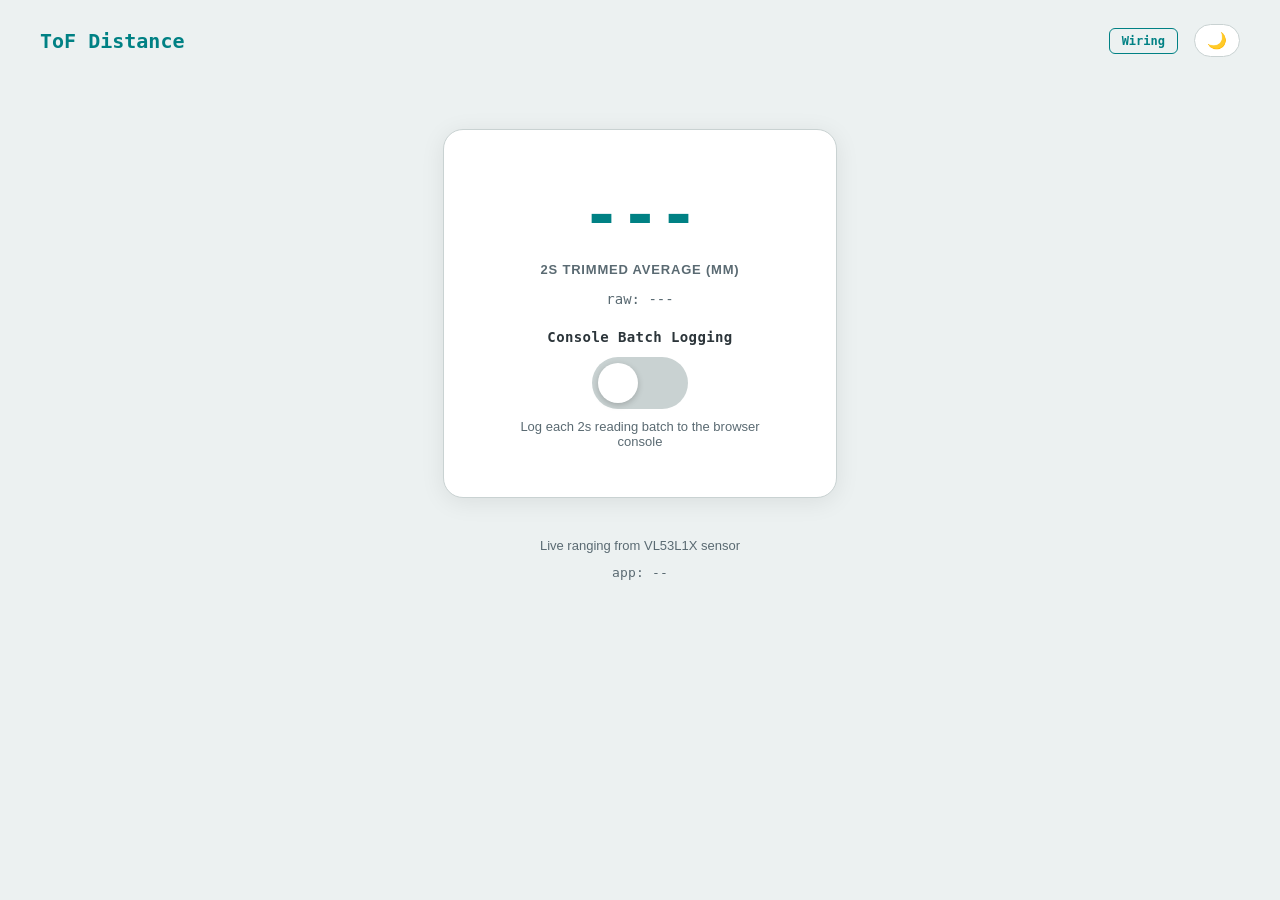
==== filamentmonitor/assets/index.html @ 2c7172cc "start point" ====
<!DOCTYPE html>
<html lang="en">
<head>
    <meta charset="UTF-8">
    <meta name="viewport" content="width=device-width, initial-scale=1.0">
    <title>ToF Distance</title>
    <link rel="stylesheet" type="text/css" href="style.css">
</head>
<body>
    <div>
        <div class="header">
            <div class="header-left">
                <h1 class="arduino-text">ToF Distance</h1>
            </div>
            <div style="display:flex;align-items:center;gap:16px;">
                <button class="wiring-btn" id="wiring-btn" aria-label="Show wiring diagram">Wiring</button>
                <button id="theme-toggle" title="Toggle dark mode">🌙</button>
            </div>
        </div>

        <!-- Wiring modal -->
        <div class="modal-overlay" id="wiring-modal" role="dialog" aria-modal="true" aria-labelledby="modal-title">
            <div class="modal">
                <div class="modal-header">
                    <h2 class="modal-title" id="modal-title">Wiring Requirements</h2>
                    <button class="modal-close" id="modal-close" aria-label="Close">&times;</button>
                </div>
                <div class="modal-body">
                    <p class="modal-intro">Connect a <strong>VL53L1X Time-of-Flight sensor</strong> to the Arduino UNO&nbsp;Q using the Qwiic connector or pins:</p>
                    <table class="wiring-table">
                        <thead>
                            <tr><th>Board Pin</th><th>Sensor Pin</th><th>Notes</th></tr>
                        </thead>
                        <tbody>
                            <tr><td>Qwiic SDA</td><td>SDA</td><td>I2C Data (Wire1)</td></tr>
                            <tr><td>Qwiic SCL</td><td>SCL</td><td>I2C Clock (Wire1)</td></tr>
                            <tr><td>3.3&nbsp;V</td><td>VIN</td><td>Power</td></tr>
                            <tr><td>GND</td><td>GND</td><td>Ground</td></tr>
                        </tbody>
                    </table>
                    <p class="modal-note">This app uses <strong>Wire1</strong> (the Qwiic connector). Ensure the sensor is powered at 3.3V.</p>
                </div>
            </div>
        </div>

        <div class="container">
            <div class="card">
                <div class="indicator-wrap">
                    <div id="distance-value" class="distance-text">---</div>
                    <span class="indicator-label">2s Trimmed Average (mm)</span>
                    <div id="raw-value" class="raw-text">raw: ---</div>
                    <p class="toggle-label">Console Batch Logging</p>
                    <div class="toggle-container">
                        <label class="toggle-switch">
                            <input type="checkbox" id="console-log-toggle">
                            <span class="slider"></span>
                        </label>
                    </div>
                    <p class="toggle-help">Log each 2s reading batch to the browser console</p>
                </div>
            </div>

            <p class="instruction-text">Live ranging from VL53L1X sensor</p>
            <p id="app-name-text" class="app-name-text">app: --</p>
            <div id="error-container" class="error-message" style="display: none;"></div>
        </div>
    </div>

    <script src="libs/socket.io.min.js"></script>
    <script src="app.js"></script>
</body>
</html>
---- filamentmonitor/assets/style.css ----
:root {
    --bg:           #ECF1F1;
    --surface:      #ffffff;
    --border:       #C9D2D2;
    --text:         #2C353A;
    --text-muted:   #5a6a72;
    --header-text:  #008184;
    --error-bg:     #f8d7da;
    --error-text:   #721c24;
    --error-border: #f5c6cb;
    --shadow:       rgba(0,0,0,0.08);
    --toggle-track: #C9D2D2;
    --toggle-knob:  #ffffff;
    --toggle-glow:  rgba(0, 129, 132, 0.5);
}

[data-theme="dark"] {
    --bg:           #0f1923;
    --surface:      #1a2636;
    --border:       #2c3e50;
    --text:         #d4e0e8;
    --text-muted:   #7a9ab0;
    --header-text:  #00b8bc;
    --error-bg:     #3a1a1e;
    --error-text:   #f5a0aa;
    --error-border: #7a2030;
    --shadow:       rgba(0,0,0,0.4);
    --toggle-track: #314557;
    --toggle-knob:  #f4fbff;
    --toggle-glow:  rgba(0, 184, 188, 0.45);
}

* { margin: 0; padding: 0; box-sizing: border-box; }

body {
    font-family: -apple-system, BlinkMacSystemFont, 'Segoe UI', 'Roboto', sans-serif;
    background-color: var(--bg);
    color: var(--text);
    padding: 24px 40px;
    min-height: 100vh;
    transition: background-color 0.3s, color 0.3s;
}

.header {
    display: flex;
    justify-content: space-between;
    align-items: center;
    margin-bottom: 32px;
}

.arduino-text {
    color: var(--header-text);
    font-family: monospace;
    font-size: 20px;
    font-weight: 600;
}

#theme-toggle {
    background: var(--surface);
    border: 1px solid var(--border);
    border-radius: 20px;
    padding: 6px 12px;
    cursor: pointer;
    font-size: 16px;
    color: var(--text);
}

.container {
    display: flex;
    flex-direction: column;
    align-items: center;
    padding-top: 40px;
    gap: 40px;
}

.card {
    background: var(--surface);
    border: 1px solid var(--border);
    border-radius: 20px;
    padding: 48px 56px;
    box-shadow: 0 4px 24px var(--shadow);
    display: flex;
    flex-direction: column;
    align-items: center;
    min-width: 280px;
}

.indicator-wrap {
    display: flex;
    flex-direction: column;
    align-items: center;
    gap: 10px;
}

.distance-text {
    font-family: monospace;
    font-size: 64px;
    font-weight: 700;
    color: var(--header-text);
}

.indicator-label {
    font-size: 13px;
    font-weight: 600;
    letter-spacing: 0.8px;
    text-transform: uppercase;
    color: var(--text-muted);
}

.raw-text {
    font-family: monospace;
    font-size: 14px;
    color: var(--text-muted);
    margin-top: 4px;
}

.toggle-label {
    font-family: monospace;
    font-size: 14px;
    font-weight: 600;
    letter-spacing: 0.4px;
    color: var(--text);
    margin-top: 12px;
}

.toggle-container {
    display: flex;
    justify-content: center;
    margin-top: 2px;
}

.toggle-switch {
    position: relative;
    display: inline-block;
    width: 96px;
    height: 52px;
}

.toggle-switch input {
    opacity: 0;
    width: 0;
    height: 0;
}

.slider {
    position: absolute;
    cursor: pointer;
    inset: 0;
    background-color: var(--toggle-track);
    border-radius: 52px;
    transition: background-color 0.3s ease;
}

.slider::before {
    position: absolute;
    content: "";
    height: 40px;
    width: 40px;
    left: 6px;
    bottom: 6px;
    background-color: var(--toggle-knob);
    border-radius: 50%;
    transition: transform 0.3s ease;
    box-shadow: 0 2px 6px rgba(0, 0, 0, 0.2);
}

input:checked + .slider {
    background-color: var(--header-text);
    box-shadow: 0 0 12px var(--toggle-glow);
}

input:checked + .slider::before {
    transform: translateX(44px);
}

.toggle-help {
    font-size: 13px;
    color: var(--text-muted);
    max-width: 280px;
    text-align: center;
}

.instruction-text {
    font-size: 13px;
    color: var(--text-muted);
}

.app-name-text {
    margin-top: -28px;
    font-family: monospace;
    font-size: 13px;
    color: var(--text-muted);
    letter-spacing: 0.2px;
}

.error-message {
    margin-top: 8px;
    padding: 10px 16px;
    border-radius: 8px;
    background-color: var(--error-bg);
    color: var(--error-text);
    border: 1px solid var(--error-border);
    font-size: 13px;
}

.wiring-btn {
    font-family: monospace;
    font-size: 12px;
    font-weight: 600;
    color: var(--header-text);
    background: transparent;
    border: 1.5px solid var(--header-text);
    border-radius: 6px;
    padding: 5px 12px;
    cursor: pointer;
}

.modal-overlay {
    display: none;
    position: fixed;
    inset: 0;
    background-color: rgba(0, 0, 0, 0.55);
    z-index: 100;
    justify-content: center;
    align-items: center;
    padding: 24px;
}
.modal-overlay.open { display: flex; }

.modal {
    background: var(--surface);
    border: 1px solid var(--border);
    border-radius: 12px;
    width: 100%;
    max-width: 540px;
    box-shadow: 0 8px 32px var(--shadow);
    overflow: hidden;
}

.modal-header {
    display: flex;
    justify-content: space-between;
    align-items: center;
    padding: 20px 24px 0;
}

.modal-title {
    font-family: monospace;
    font-size: 16px;
    font-weight: 600;
    color: var(--header-text);
}

.modal-close {
    background: none;
    border: none;
    font-size: 22px;
    color: var(--text);
    cursor: pointer;
}

.modal-body {
    padding: 16px 24px 24px;
    display: flex;
    flex-direction: column;
    gap: 14px;
}

.wiring-table {
    width: 100%;
    border-collapse: collapse;
    font-size: 13px;
}

.wiring-table th {
    text-align: left;
    padding: 8px 10px;
    background-color: var(--bg);
    border-bottom: 2px solid var(--border);
}

.wiring-table td {
    padding: 8px 10px;
    border-bottom: 1px solid var(--border);
    font-family: monospace;
}

.modal-note {
    font-size: 12px;
    line-height: 1.6;
    color: var(--text-muted);
    background-color: var(--bg);
    border-radius: 6px;
    padding: 10px 12px;
}

@media (max-width: 640px) {
    body {
        padding: 20px;
    }

    .header {
        gap: 12px;
        align-items: flex-start;
    }

    .card {
        width: 100%;
        min-width: 0;
        padding: 36px 24px;
    }

    .distance-text {
        font-size: 52px;
    }
}
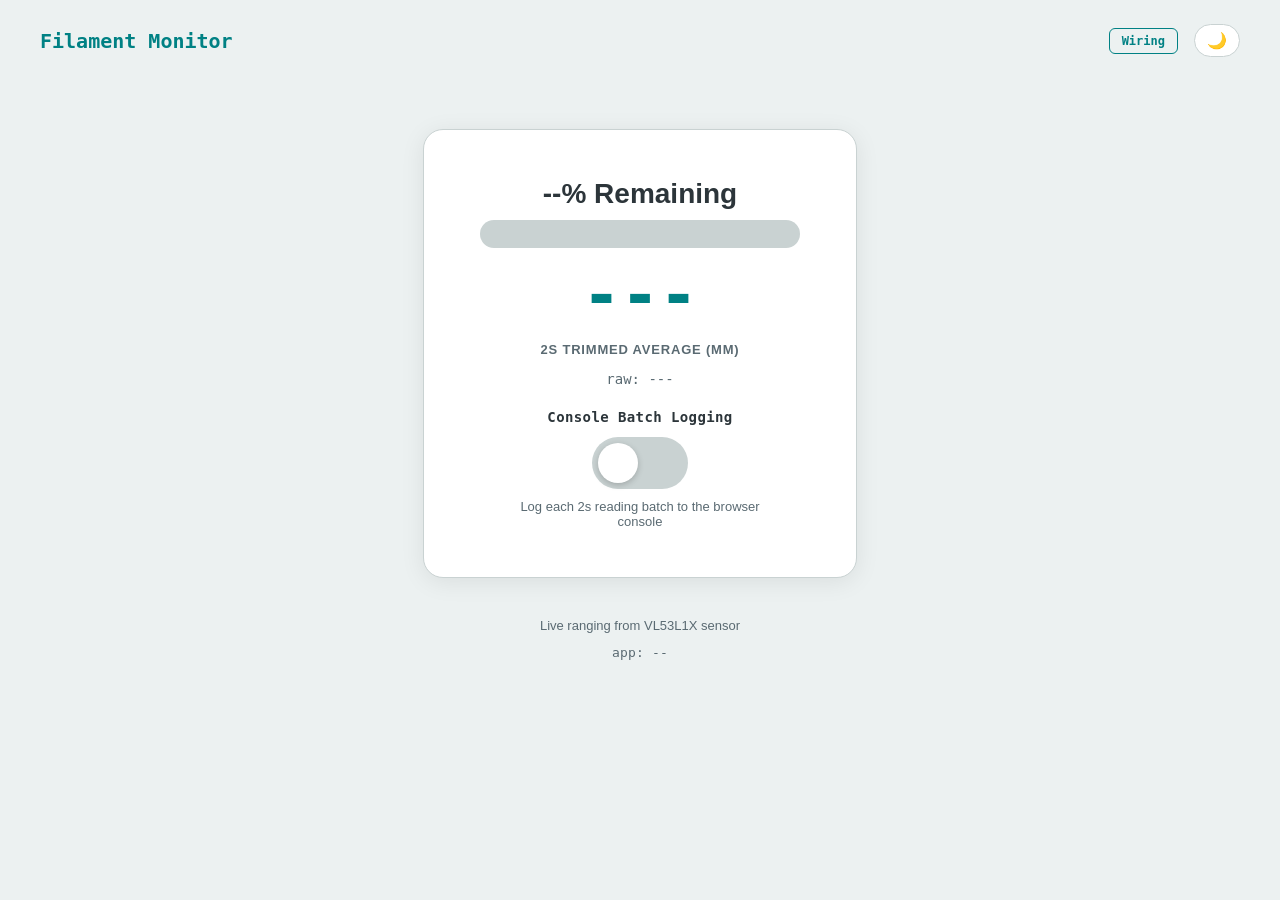
==== commit 3760a736: "feat(filamentmonitor): add percentage progress bar UI Adds config.json with measurement range (220–3" ====
--- a/filamentmonitor/assets/index.html
+++ b/filamentmonitor/assets/index.html
@@ -3,14 +3,14 @@
 <head>
     <meta charset="UTF-8">
     <meta name="viewport" content="width=device-width, initial-scale=1.0">
-    <title>ToF Distance</title>
+    <title>Filament Monitor</title>
     <link rel="stylesheet" type="text/css" href="style.css">
 </head>
 <body>
     <div>
         <div class="header">
             <div class="header-left">
-                <h1 class="arduino-text">ToF Distance</h1>
+                <h1 class="arduino-text">Filament Monitor</h1>
             </div>
             <div style="display:flex;align-items:center;gap:16px;">
                 <button class="wiring-btn" id="wiring-btn" aria-label="Show wiring diagram">Wiring</button>
@@ -46,6 +46,10 @@
         <div class="container">
             <div class="card">
                 <div class="indicator-wrap">
+                    <div id="percent-label" class="percent-label">--% Remaining</div>
+                    <div class="progress-track">
+                        <div id="progress-bar" class="progress-bar" style="width:0%"></div>
+                    </div>
                     <div id="distance-value" class="distance-text">---</div>
                     <span class="indicator-label">2s Trimmed Average (mm)</span>
                     <div id="raw-value" class="raw-text">raw: ---</div>
--- a/filamentmonitor/assets/style.css
+++ b/filamentmonitor/assets/style.css
@@ -82,7 +82,7 @@
     display: flex;
     flex-direction: column;
     align-items: center;
-    min-width: 280px;
+    min-width: 360px;
 }
 
 .indicator-wrap {
@@ -97,6 +97,29 @@
     font-size: 64px;
     font-weight: 700;
     color: var(--header-text);
+}
+
+.percent-label {
+    font-family: -apple-system, BlinkMacSystemFont, 'Segoe UI', 'Roboto', sans-serif;
+    font-size: 28px;
+    font-weight: 700;
+    color: var(--text);
+    text-align: center;
+}
+
+.progress-track {
+    width: 320px;
+    height: 28px;
+    background-color: var(--border);
+    border-radius: 14px;
+    overflow: hidden;
+}
+
+.progress-bar {
+    height: 100%;
+    border-radius: 14px;
+    background-color: #22a34a;
+    transition: width 0.6s ease, background-color 0.6s ease;
 }
 
 .indicator-label {
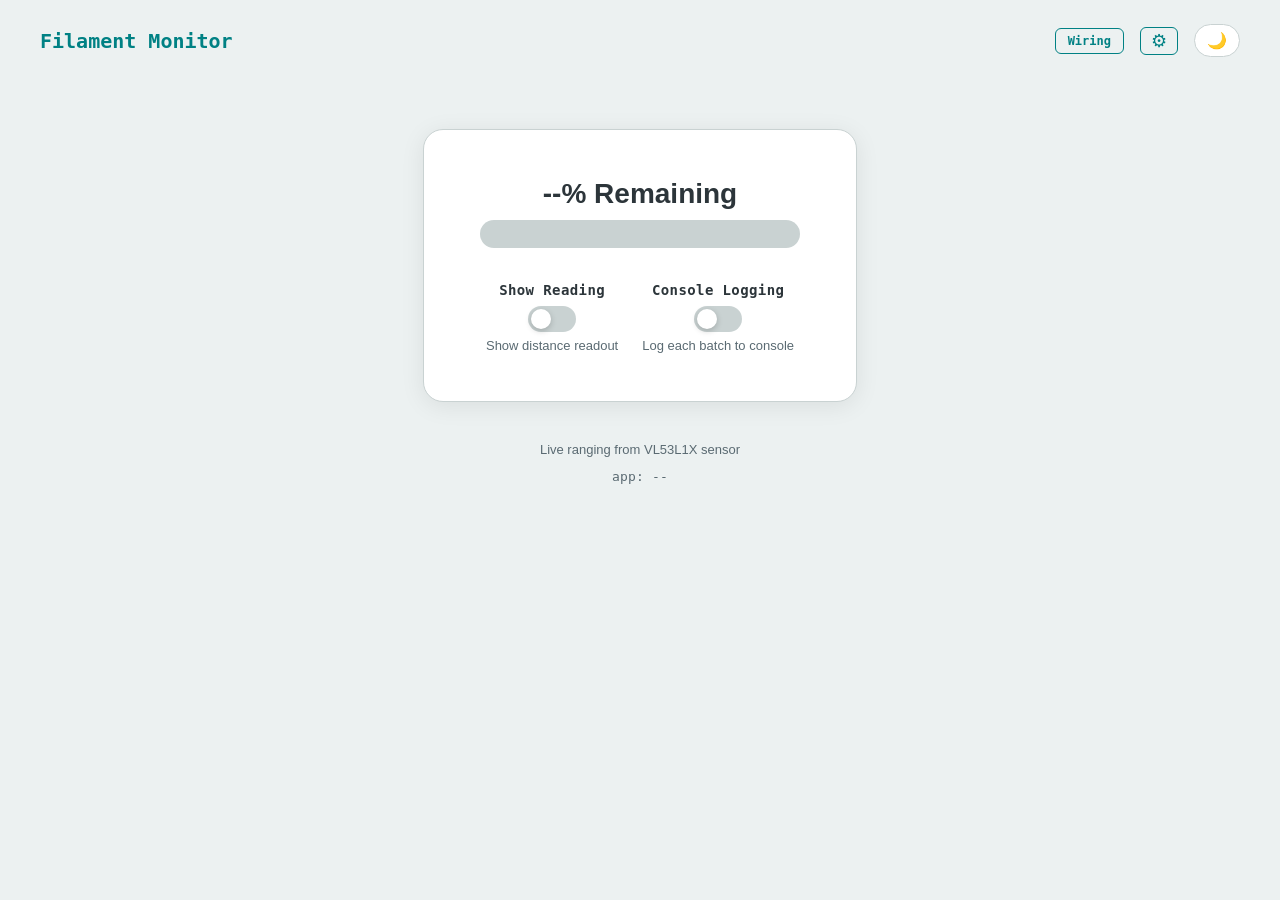
==== commit c1a4d7ce: "feat(filamentmonitor): settings modal, show/hide reading toggle, updated README - Settings modal (co" ====
--- a/filamentmonitor/assets/index.html
+++ b/filamentmonitor/assets/index.html
@@ -14,7 +14,31 @@
             </div>
             <div style="display:flex;align-items:center;gap:16px;">
                 <button class="wiring-btn" id="wiring-btn" aria-label="Show wiring diagram">Wiring</button>
+                <button class="settings-btn" id="settings-btn" aria-label="Settings">⚙</button>
                 <button id="theme-toggle" title="Toggle dark mode">🌙</button>
+            </div>
+        </div>
+
+        <!-- Settings modal -->
+        <div class="modal-overlay" id="settings-modal" role="dialog" aria-modal="true" aria-labelledby="settings-modal-title">
+            <div class="modal">
+                <div class="modal-header">
+                    <h2 class="modal-title" id="settings-modal-title">Settings</h2>
+                    <button class="modal-close" id="settings-close" aria-label="Close">&times;</button>
+                </div>
+                <div class="modal-body">
+                    <div class="settings-row">
+                        <label class="settings-label" for="settings-start-measure">Start Measure (mm)</label>
+                        <p class="settings-help">Sensor distance when spool is completely full &mdash; current reading: <span id="settings-live-avg" class="settings-live">--</span> mm</p>
+                        <input class="settings-input" type="number" id="settings-start-measure" min="1" step="1">
+                    </div>
+                    <div class="settings-row">
+                        <label class="settings-label" for="settings-window">Averaging Window (seconds)</label>
+                        <p class="settings-help">Duration of each reading batch</p>
+                        <input class="settings-input" type="number" id="settings-window" min="1" max="30" step="0.5">
+                    </div>
+                    <button class="save-btn" id="settings-save">Save</button>
+                </div>
             </div>
         </div>
 
@@ -50,17 +74,33 @@
                     <div class="progress-track">
                         <div id="progress-bar" class="progress-bar" style="width:0%"></div>
                     </div>
-                    <div id="distance-value" class="distance-text">---</div>
-                    <span class="indicator-label">2s Trimmed Average (mm)</span>
-                    <div id="raw-value" class="raw-text">raw: ---</div>
-                    <p class="toggle-label">Console Batch Logging</p>
-                    <div class="toggle-container">
-                        <label class="toggle-switch">
-                            <input type="checkbox" id="console-log-toggle">
-                            <span class="slider"></span>
-                        </label>
+                    <div id="reading-section" style="display:none; flex-direction:column; align-items:center; gap:10px;">
+                        <div id="distance-value" class="distance-text">---</div>
+                        <span class="indicator-label">2s Trimmed Average (mm)</span>
+                        <div id="raw-value" class="raw-text">raw: ---</div>
                     </div>
-                    <p class="toggle-help">Log each 2s reading batch to the browser console</p>
+                    <div class="toggles-row">
+                        <div class="toggle-item">
+                            <p class="toggle-label">Show Reading</p>
+                            <div class="toggle-container">
+                                <label class="toggle-switch">
+                                    <input type="checkbox" id="show-reading-toggle">
+                                    <span class="slider"></span>
+                                </label>
+                            </div>
+                            <p class="toggle-help">Show distance readout</p>
+                        </div>
+                        <div class="toggle-item">
+                            <p class="toggle-label">Console Logging</p>
+                            <div class="toggle-container">
+                                <label class="toggle-switch">
+                                    <input type="checkbox" id="console-log-toggle">
+                                    <span class="slider"></span>
+                                </label>
+                            </div>
+                            <p class="toggle-help">Log each batch to console</p>
+                        </div>
+                    </div>
                 </div>
             </div>
 
--- a/filamentmonitor/assets/style.css
+++ b/filamentmonitor/assets/style.css
@@ -152,11 +152,26 @@
     margin-top: 2px;
 }
 
+.toggles-row {
+    display: flex;
+    gap: 24px;
+    justify-content: center;
+    margin-top: 12px;
+}
+
+.toggle-item {
+    display: flex;
+    flex-direction: column;
+    align-items: center;
+    gap: 6px;
+    min-width: 100px;
+}
+
 .toggle-switch {
     position: relative;
     display: inline-block;
-    width: 96px;
-    height: 52px;
+    width: 48px;
+    height: 26px;
 }
 
 .toggle-switch input {
@@ -177,10 +192,10 @@
 .slider::before {
     position: absolute;
     content: "";
-    height: 40px;
-    width: 40px;
-    left: 6px;
-    bottom: 6px;
+    height: 20px;
+    width: 20px;
+    left: 3px;
+    bottom: 3px;
     background-color: var(--toggle-knob);
     border-radius: 50%;
     transition: transform 0.3s ease;
@@ -193,7 +208,7 @@
 }
 
 input:checked + .slider::before {
-    transform: translateX(44px);
+    transform: translateX(22px);
 }
 
 .toggle-help {
@@ -224,6 +239,77 @@
     color: var(--error-text);
     border: 1px solid var(--error-border);
     font-size: 13px;
+}
+
+.settings-btn {
+    font-size: 18px;
+    line-height: 1;
+    color: var(--header-text);
+    background: transparent;
+    border: 1.5px solid var(--header-text);
+    border-radius: 6px;
+    padding: 4px 10px;
+    cursor: pointer;
+}
+
+.settings-row {
+    display: flex;
+    flex-direction: column;
+    gap: 4px;
+}
+
+.settings-label {
+    font-family: monospace;
+    font-size: 13px;
+    font-weight: 600;
+    color: var(--text);
+}
+
+.settings-help {
+    font-size: 12px;
+    color: var(--text-muted);
+    margin: 0;
+}
+
+.settings-live {
+    font-family: monospace;
+    font-weight: 700;
+    color: var(--header-text);
+}
+
+.settings-input {
+    font-family: monospace;
+    font-size: 15px;
+    color: var(--text);
+    background: var(--bg);
+    border: 1.5px solid var(--border);
+    border-radius: 6px;
+    padding: 8px 10px;
+    width: 100%;
+    margin-top: 2px;
+}
+
+.settings-input:focus {
+    outline: none;
+    border-color: var(--header-text);
+}
+
+.save-btn {
+    font-family: monospace;
+    font-size: 13px;
+    font-weight: 600;
+    color: #ffffff;
+    background: var(--header-text);
+    border: none;
+    border-radius: 6px;
+    padding: 10px 20px;
+    cursor: pointer;
+    align-self: flex-end;
+    margin-top: 4px;
+}
+
+.save-btn:hover {
+    opacity: 0.85;
 }
 
 .wiring-btn {
